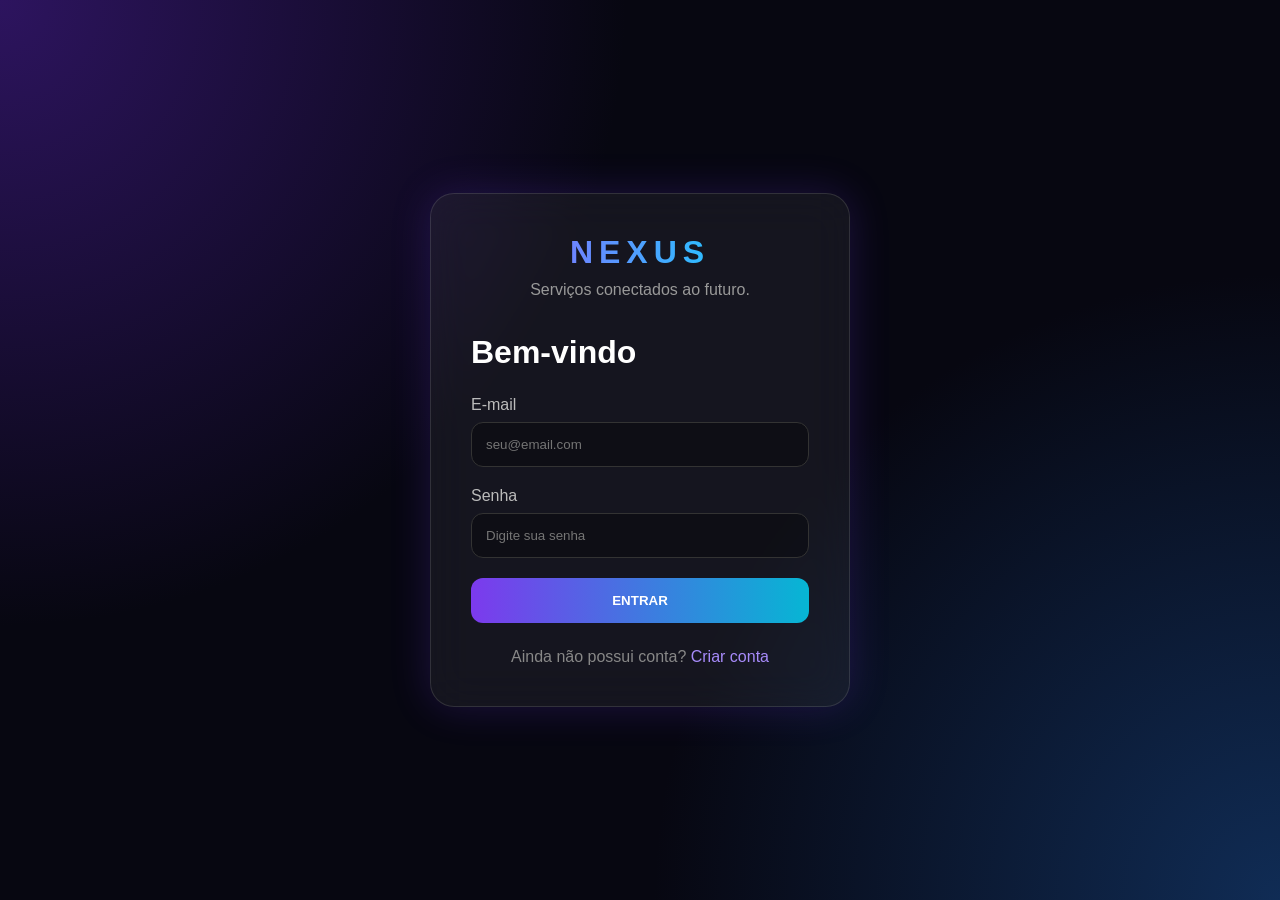
==== login.html @ d3428399 "Add files via upload" ====
<!DOCTYPE html>
<html lang="pt-BR">

<head>
    <meta charset="UTF-8">
    <meta name="viewport" content="width=device-width, initial-scale=1.0">

    <title>NEXUS | Login</title>

    <link rel="stylesheet" href="css/style.css">
</head>

<body>

    <main class="login-container">

        <div class="login-card">

            <div class="logo">
                NEXUS
            </div>

            <p class="subtitle">
                Serviços conectados ao futuro.
            </p>

            <h1>Bem-vindo</h1>

            <form id="loginForm">

                <div class="input-group">
                    <label>E-mail</label>

                    <input
                        type="email"
                        id="email"
                        placeholder="seu@email.com"
                        required
                    >
                </div>

                <div class="input-group">
                    <label>Senha</label>

                    <input
                        type="password"
                        id="senha"
                        placeholder="Digite sua senha"
                        required
                    >
                </div>

                <button type="submit" class="btn-primary">
                    ENTRAR
                </button>

            </form>

            <p class="register">
                Ainda não possui conta?
                <a href="#">Criar conta</a>
            </p>

        </div>

    </main>

    <script src="js/script.js"></script>

</body>

</html>
---- css/style.css ----
* {
    margin: 0;
    padding: 0;
    box-sizing: border-box;
}

body {
    font-family: Arial, sans-serif;
    background:
        radial-gradient(circle at top left, #2d145f, transparent 40%),
        radial-gradient(circle at bottom right, #102c55, transparent 40%),
        #070711;

    color: white;
    min-height: 100vh;
}

.login-container {
    min-height: 100vh;

    display: flex;
    justify-content: center;
    align-items: center;

    padding: 20px;
}

.login-card {
    width: 100%;
    max-width: 420px;

    padding: 40px;

    background: rgba(255, 255, 255, 0.06);

    border: 1px solid rgba(255, 255, 255, 0.12);

    border-radius: 24px;

    backdrop-filter: blur(20px);

    box-shadow:
        0 0 40px rgba(120, 60, 255, 0.2);

    animation: aparecer 0.8s ease;
}

.logo {
    text-align: center;

    font-size: 32px;
    font-weight: bold;

    letter-spacing: 6px;

    background: linear-gradient(
        90deg,
        #9b5cff,
        #00e5ff
    );

    -webkit-background-clip: text;
    color: transparent;
}

.subtitle {
    text-align: center;

    color: #999;

    margin: 10px 0 35px;
}

.login-card h1 {
    margin-bottom: 25px;
}

.input-group {
    margin-bottom: 20px;
}

.input-group label {
    display: block;

    margin-bottom: 8px;

    color: #bbb;
}

.input-group input {
    width: 100%;

    padding: 14px;

    border-radius: 12px;

    border: 1px solid #333;

    background: rgba(0, 0, 0, 0.3);

    color: white;

    outline: none;
}

.input-group input:focus {
    border-color: #8b5cf6;

    box-shadow:
        0 0 15px rgba(139, 92, 246, 0.4);
}

.btn-primary {
    width: 100%;

    padding: 15px;

    border: none;

    border-radius: 12px;

    background: linear-gradient(
        90deg,
        #7c3aed,
        #06b6d4
    );

    color: white;

    font-weight: bold;

    cursor: pointer;

    transition: 0.3s;
}

.btn-primary:hover {
    transform: translateY(-3px);

    box-shadow:
        0 10px 30px rgba(124, 58, 237, 0.4);
}

.register {
    text-align: center;

    margin-top: 25px;

    color: #888;
}

.register a {
    color: #a78bfa;

    text-decoration: none;
}

@keyframes aparecer {

    from {
        opacity: 0;
        transform: translateY(30px);
    }

    to {
        opacity: 1;
        transform: translateY(0);
    }

}
.topbar {

    display: flex;

    justify-content: space-between;

    align-items: center;

    padding: 20px 8%;

    border-bottom:
        1px solid rgba(255,255,255,0.08);

}

.topbar nav {

    display: flex;

    gap: 25px;

}

.topbar nav a {

    color: #aaa;

    text-decoration: none;

    transition: 0.3s;

}

.topbar nav a:hover {

    color: white;

}

.home {

    max-width: 1200px;

    margin: auto;

    padding: 60px 20px;

}

.hero {

    min-height: 420px;

    display: flex;

    align-items: center;

}

.tag {

    color: #8b5cf6;

    font-size: 13px;

    letter-spacing: 3px;

}

.hero h1 {

    font-size: clamp(40px, 7vw, 80px);

    max-width: 800px;

    margin: 20px 0;

}

.hero h1 span {

    background:
        linear-gradient(
            90deg,
            #8b5cf6,
            #06b6d4
        );

    -webkit-background-clip: text;

    color: transparent;

}

.hero p {

    color: #999;

    font-size: 20px;

    margin-bottom: 30px;

}

.services {

    margin-top: 50px;

}

.service-grid {

    display: grid;

    grid-template-columns:
        repeat(auto-fit, minmax(200px, 1fr));

    gap: 20px;

    margin-top: 25px;

}

.service-card {

    padding: 30px;

    background:
        rgba(255,255,255,0.05);

    border:
        1px solid rgba(255,255,255,0.1);

    border-radius: 20px;

    font-size: 35px;

    transition: 0.3s;

}

.service-card h3 {

    font-size: 18px;

    margin-top: 15px;

}

.service-card:hover {

    transform: translateY(-8px);

    border-color: #8b5cf6;

    box-shadow:
        0 10px 30px rgba(139,92,246,0.2);

}
@media (max-width: 600px) {

    .topbar {

        flex-direction: column;

        gap: 20px;

    }

    .topbar nav {

        gap: 12px;

    }

    .hero h1 {

        font-size: 42px;

    }

    .login-card {

        padding: 25px;

    }

}
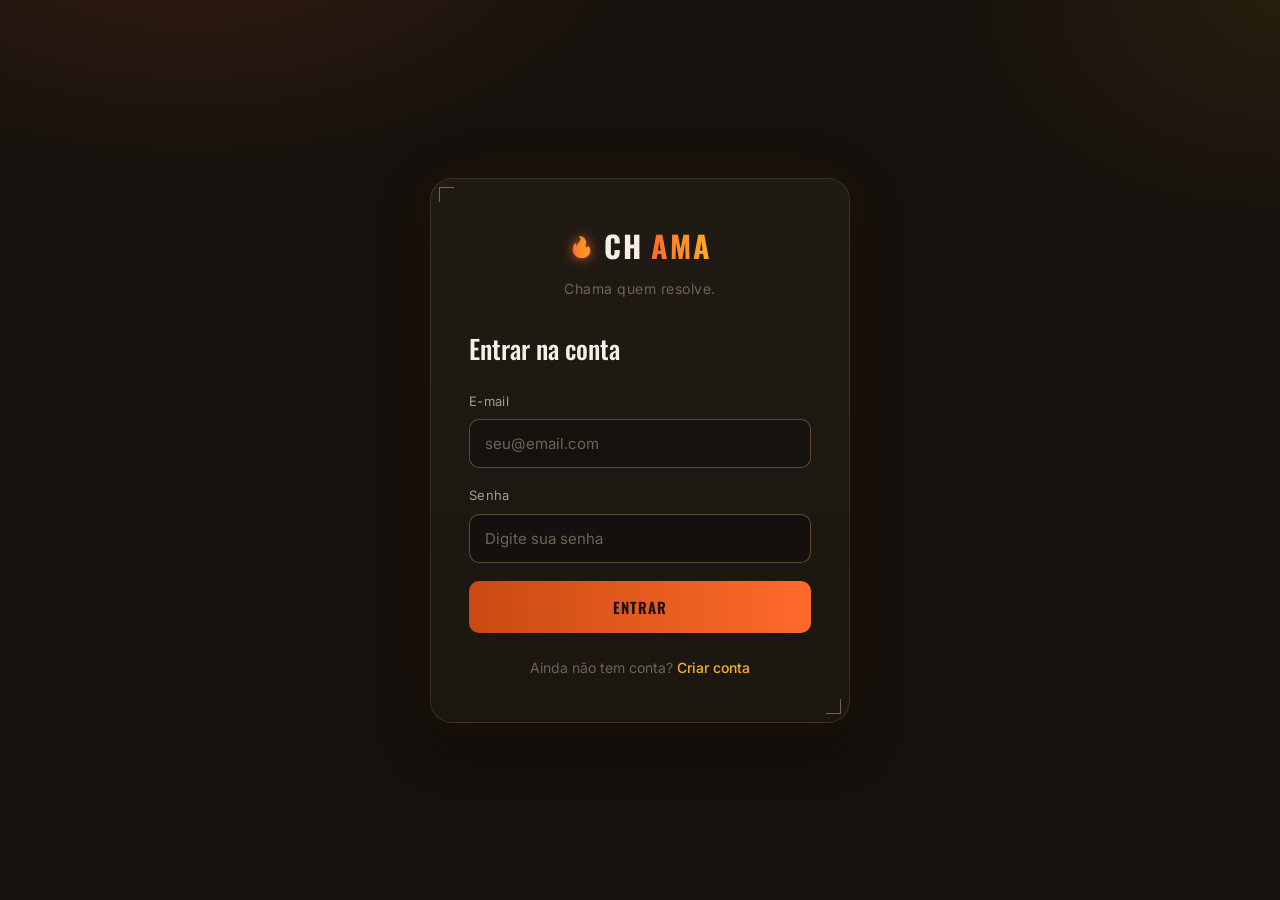
==== commit 28204144: "Add files via upload" ====
--- a/login.html
+++ b/login.html
@@ -1,73 +1,46 @@
-
 <!DOCTYPE html>
 <html lang="pt-BR">
+<head>
+  <meta charset="UTF-8" />
+  <meta name="viewport" content="width=device-width, initial-scale=1.0" />
+  <meta name="theme-color" content="#15110d" />
+  <title>CHAMA | Entrar</title>
+  <link rel="stylesheet" href="css/style.css" />
+  <link rel="manifest" href="manifest.json" />
+  <link rel="icon" href="icons/icon-192.png" />
+</head>
+<body>
+  <main class="login-container">
+    <div class="login-card corner-card">
+      <div class="logo">
+        <span class="logo-flame">🔥</span>
+        CH<span>AMA</span>
+      </div>
 
-<head>
-    <meta charset="UTF-8">
-    <meta name="viewport" content="width=device-width, initial-scale=1.0">
+      <p class="subtitle">Chama quem resolve.</p>
 
-    <title>NEXUS | Login</title>
+      <h1>Entrar na conta</h1>
 
-    <link rel="stylesheet" href="css/style.css">
-</head>
-
-<body>
-
-    <main class="login-container">
-
-        <div class="login-card">
-
-            <div class="logo">
-                NEXUS
-            </div>
-
-            <p class="subtitle">
-                Serviços conectados ao futuro.
-            </p>
-
-            <h1>Bem-vindo</h1>
-
-            <form id="loginForm">
-
-                <div class="input-group">
-                    <label>E-mail</label>
-
-                    <input
-                        type="email"
-                        id="email"
-                        placeholder="seu@email.com"
-                        required
-                    >
-                </div>
-
-                <div class="input-group">
-                    <label>Senha</label>
-
-                    <input
-                        type="password"
-                        id="senha"
-                        placeholder="Digite sua senha"
-                        required
-                    >
-                </div>
-
-                <button type="submit" class="btn-primary">
-                    ENTRAR
-                </button>
-
-            </form>
-
-            <p class="register">
-                Ainda não possui conta?
-                <a href="#">Criar conta</a>
-            </p>
-
+      <form id="loginForm">
+        <div class="input-group">
+          <label for="email">E-mail</label>
+          <input type="email" id="email" placeholder="seu@email.com" required />
         </div>
 
-    </main>
+        <div class="input-group">
+          <label for="senha">Senha</label>
+          <input type="password" id="senha" placeholder="Digite sua senha" required />
+        </div>
 
-    <script src="js/script.js"></script>
+        <button type="submit" class="btn-primary">Entrar</button>
+      </form>
 
+      <p class="register">
+        Ainda não tem conta? <a href="#">Criar conta</a>
+      </p>
+    </div>
+  </main>
+
+  <script src="js/script.js"></script>
 </body>
-
 </html>
--- a/css/style.css
+++ b/css/style.css
@@ -1,358 +1,1038 @@
+/* =========================================================
+   CHAMA Serviços — folha de estilos
+   Identidade: industrial + brasa. Fundo carvão, acento ember/âmbar,
+   detalhes em latão (brass) que lembram placas e ferramentas.
+   ========================================================= */
+
+@import url("https://fonts.googleapis.com/css2?family=Oswald:wght@400;500;600;700&family=Inter:wght@400;500;600;700&display=swap");
+
+:root {
+  --bg: #15110d;
+  --bg-alt: #1c1611;
+  --panel: #201a14;
+  --line: rgba(201, 160, 102, 0.18);
+  --line-strong: rgba(201, 160, 102, 0.4);
+
+  --ember: #ff6a2b;
+  --ember-light: #ffb020;
+  --ember-dim: #c94a12;
+  --brass: #c9a066;
+
+  --text: #f5efe6;
+  --text-dim: #a89a86;
+  --text-faint: #6f6355;
+
+  --danger: #ff5c5c;
+
+  --radius: 14px;
+  --radius-lg: 22px;
+
+  --display: "Oswald", "Arial Narrow", sans-serif;
+  --body: "Inter", -apple-system, BlinkMacSystemFont, sans-serif;
+}
+
 * {
-    margin: 0;
-    padding: 0;
-    box-sizing: border-box;
+  margin: 0;
+  padding: 0;
+  box-sizing: border-box;
+}
+
+html {
+  scroll-behavior: smooth;
 }
 
 body {
-    font-family: Arial, sans-serif;
-    background:
-        radial-gradient(circle at top left, #2d145f, transparent 40%),
-        radial-gradient(circle at bottom right, #102c55, transparent 40%),
-        #070711;
-
-    color: white;
-    min-height: 100vh;
-}
+  font-family: var(--body);
+  background:
+    radial-gradient(ellipse 900px 500px at 15% -10%, rgba(255, 106, 43, 0.14), transparent 55%),
+    radial-gradient(ellipse 700px 500px at 100% 0%, rgba(255, 176, 32, 0.08), transparent 50%),
+    var(--bg);
+  color: var(--text);
+  min-height: 100vh;
+  line-height: 1.5;
+  -webkit-font-smoothing: antialiased;
+}
+
+a {
+  color: inherit;
+}
+
+img {
+  max-width: 100%;
+  display: block;
+}
+
+button {
+  font-family: inherit;
+}
+
+:focus-visible {
+  outline: 2px solid var(--ember-light);
+  outline-offset: 3px;
+  border-radius: 4px;
+}
+
+@media (prefers-reduced-motion: reduce) {
+  *,
+  *::before,
+  *::after {
+    animation-duration: 0.001ms !important;
+    animation-iteration-count: 1 !important;
+    transition-duration: 0.001ms !important;
+    scroll-behavior: auto !important;
+  }
+}
+
+/* -------------------- Utilidades -------------------- */
+
+.eyebrow {
+  display: inline-flex;
+  align-items: center;
+  gap: 8px;
+  font-family: var(--display);
+  font-size: 12px;
+  letter-spacing: 3px;
+  text-transform: uppercase;
+  color: var(--ember-light);
+}
+
+.eyebrow::before {
+  content: "";
+  width: 7px;
+  height: 7px;
+  border-radius: 50%;
+  background: var(--ember);
+  box-shadow: 0 0 8px 1px rgba(255, 106, 43, 0.7);
+}
+
+.btn-primary {
+  display: inline-flex;
+  align-items: center;
+  justify-content: center;
+  gap: 8px;
+  width: 100%;
+  padding: 15px 22px;
+  border: none;
+  border-radius: 10px;
+  background: linear-gradient(90deg, var(--ember-dim), var(--ember));
+  color: #17110a;
+  font-family: var(--display);
+  font-weight: 600;
+  font-size: 15px;
+  letter-spacing: 1px;
+  text-transform: uppercase;
+  text-decoration: none;
+  cursor: pointer;
+  transition: transform 0.2s ease, box-shadow 0.2s ease;
+}
+
+.btn-primary:hover {
+  transform: translateY(-2px);
+  box-shadow: 0 12px 28px rgba(255, 106, 43, 0.28);
+}
+
+.btn-secondary {
+  display: inline-flex;
+  align-items: center;
+  justify-content: center;
+  gap: 8px;
+  padding: 13px 20px;
+  border-radius: 10px;
+  border: 1px solid var(--line-strong);
+  background: transparent;
+  color: var(--text);
+  font-family: var(--display);
+  font-size: 14px;
+  letter-spacing: 1px;
+  text-transform: uppercase;
+  text-decoration: none;
+  cursor: pointer;
+  transition: 0.2s ease;
+}
+
+.btn-secondary:hover {
+  border-color: var(--ember);
+  color: var(--ember-light);
+}
+
+/* Divisor "faísca": a linha de assinatura da marca */
+.spark-divider {
+  position: relative;
+  height: 1px;
+  width: 100%;
+  background: var(--line);
+  margin: 18px 0;
+  overflow: visible;
+}
+
+.spark-divider::after {
+  content: "";
+  position: absolute;
+  top: 50%;
+  left: 0;
+  width: 8px;
+  height: 8px;
+  transform: translateY(-50%);
+  border-radius: 50%;
+  background: var(--ember-light);
+  box-shadow: 0 0 12px 2px rgba(255, 176, 32, 0.8);
+  animation: spark-travel 3.4s ease-in-out infinite;
+}
+
+@keyframes spark-travel {
+  0% {
+    left: 0%;
+    opacity: 0;
+  }
+  8% {
+    opacity: 1;
+  }
+  92% {
+    opacity: 1;
+  }
+  100% {
+    left: 100%;
+    opacity: 0;
+  }
+}
+
+/* Marcas de canto tipo planta baixa/ferramenta */
+.corner-card {
+  position: relative;
+}
+
+.corner-card::before,
+.corner-card::after {
+  content: "";
+  position: absolute;
+  width: 14px;
+  height: 14px;
+  border: 1.5px solid var(--brass);
+  opacity: 0.55;
+  transition: opacity 0.2s ease, border-color 0.2s ease;
+}
+
+.corner-card::before {
+  top: 8px;
+  left: 8px;
+  border-right: none;
+  border-bottom: none;
+}
+
+.corner-card::after {
+  bottom: 8px;
+  right: 8px;
+  border-left: none;
+  border-top: none;
+}
+
+.corner-card:hover::before,
+.corner-card:hover::after {
+  opacity: 1;
+  border-color: var(--ember-light);
+}
+
+/* -------------------- Topbar -------------------- */
+
+.topbar {
+  display: flex;
+  justify-content: space-between;
+  align-items: center;
+  padding: 20px 6%;
+  border-bottom: 1px solid var(--line);
+  position: sticky;
+  top: 0;
+  background: rgba(21, 17, 13, 0.85);
+  backdrop-filter: blur(14px);
+  z-index: 50;
+}
+
+.logo {
+  display: inline-flex;
+  align-items: center;
+  gap: 8px;
+  font-family: var(--display);
+  font-size: 24px;
+  font-weight: 700;
+  letter-spacing: 2px;
+  text-decoration: none;
+  color: var(--text);
+}
+
+.logo .logo-flame {
+  font-size: 20px;
+  filter: drop-shadow(0 0 6px rgba(255, 106, 43, 0.8));
+}
+
+.logo span {
+  background: linear-gradient(90deg, var(--ember), var(--ember-light));
+  -webkit-background-clip: text;
+  background-clip: text;
+  color: transparent;
+}
+
+.topbar nav {
+  display: flex;
+  align-items: center;
+  gap: 28px;
+}
+
+.topbar nav a {
+  color: var(--text-dim);
+  text-decoration: none;
+  font-size: 14px;
+  letter-spacing: 0.3px;
+  transition: color 0.2s ease;
+  position: relative;
+}
+
+.topbar nav a:hover,
+.topbar nav a.active {
+  color: var(--text);
+}
+
+.topbar nav a.active::after {
+  content: "";
+  position: absolute;
+  left: 0;
+  bottom: -8px;
+  width: 100%;
+  height: 2px;
+  background: var(--ember);
+}
+
+/* -------------------- Login -------------------- */
 
 .login-container {
-    min-height: 100vh;
-
-    display: flex;
-    justify-content: center;
-    align-items: center;
-
-    padding: 20px;
+  min-height: calc(100vh - 0px);
+  display: flex;
+  justify-content: center;
+  align-items: center;
+  padding: 24px;
 }
 
 .login-card {
+  width: 100%;
+  max-width: 420px;
+  padding: 44px 38px;
+  background: linear-gradient(180deg, var(--panel), var(--bg-alt));
+  border: 1px solid var(--line);
+  border-radius: var(--radius-lg);
+  box-shadow: 0 0 60px rgba(255, 106, 43, 0.08), 0 20px 50px rgba(0, 0, 0, 0.4);
+  animation: aparecer 0.7s ease;
+}
+
+.login-card .logo {
+  justify-content: center;
+  width: 100%;
+  font-size: 30px;
+}
+
+.subtitle {
+  text-align: center;
+  color: var(--text-faint);
+  margin: 10px 0 30px;
+  font-size: 14px;
+  letter-spacing: 0.5px;
+}
+
+.login-card h1 {
+  font-family: var(--display);
+  font-weight: 500;
+  margin-bottom: 24px;
+  font-size: 26px;
+}
+
+.input-group {
+  margin-bottom: 18px;
+}
+
+.input-group label {
+  display: block;
+  margin-bottom: 8px;
+  color: var(--text-dim);
+  font-size: 13px;
+  letter-spacing: 0.3px;
+}
+
+.input-group input {
+  width: 100%;
+  padding: 14px 15px;
+  border-radius: 10px;
+  border: 1px solid var(--line-strong);
+  background: rgba(0, 0, 0, 0.28);
+  color: var(--text);
+  font-family: var(--body);
+  font-size: 15px;
+  outline: none;
+  transition: border-color 0.2s ease, box-shadow 0.2s ease;
+}
+
+.input-group input::placeholder {
+  color: var(--text-faint);
+}
+
+.input-group input:focus {
+  border-color: var(--ember);
+  box-shadow: 0 0 0 4px rgba(255, 106, 43, 0.14);
+}
+
+.register {
+  text-align: center;
+  margin-top: 24px;
+  color: var(--text-faint);
+  font-size: 14px;
+}
+
+.register a {
+  color: var(--ember-light);
+  text-decoration: none;
+  font-weight: 500;
+}
+
+@keyframes aparecer {
+  from {
+    opacity: 0;
+    transform: translateY(24px);
+  }
+  to {
+    opacity: 1;
+    transform: translateY(0);
+  }
+}
+
+/* -------------------- Home -------------------- */
+
+.home {
+  max-width: 1180px;
+  margin: auto;
+  padding: 60px 6% 90px;
+}
+
+.hero {
+  min-height: 380px;
+  display: flex;
+  flex-direction: column;
+  justify-content: center;
+  gap: 18px;
+  padding-bottom: 20px;
+}
+
+.hero h1 {
+  font-family: var(--display);
+  font-weight: 600;
+  font-size: clamp(38px, 6.4vw, 72px);
+  line-height: 1.04;
+  max-width: 780px;
+  letter-spacing: 0.5px;
+}
+
+.hero h1 em {
+  font-style: normal;
+  background: linear-gradient(90deg, var(--ember-dim), var(--ember), var(--ember-light));
+  -webkit-background-clip: text;
+  background-clip: text;
+  color: transparent;
+}
+
+.hero p {
+  color: var(--text-dim);
+  font-size: 18px;
+  max-width: 540px;
+}
+
+.hero-actions {
+  display: flex;
+  gap: 14px;
+  margin-top: 10px;
+  flex-wrap: wrap;
+}
+
+.hero-actions .btn-primary,
+.hero-actions .btn-secondary {
+  width: auto;
+}
+
+.stat-strip {
+  display: flex;
+  flex-wrap: wrap;
+  gap: 40px;
+  margin-top: 46px;
+  padding-top: 26px;
+  border-top: 1px solid var(--line);
+}
+
+.stat {
+  display: flex;
+  flex-direction: column;
+  gap: 4px;
+}
+
+.stat .num {
+  font-family: var(--display);
+  font-size: 30px;
+  color: var(--ember-light);
+}
+
+.stat .label {
+  color: var(--text-faint);
+  font-size: 13px;
+  letter-spacing: 0.4px;
+}
+
+.section-head {
+  display: flex;
+  justify-content: space-between;
+  align-items: flex-end;
+  gap: 20px;
+  flex-wrap: wrap;
+  margin-bottom: 24px;
+}
+
+.section-head h2 {
+  font-family: var(--display);
+  font-weight: 500;
+  font-size: 30px;
+}
+
+.section-head p {
+  color: var(--text-faint);
+  font-size: 14px;
+}
+
+.services {
+  margin-top: 56px;
+}
+
+.category-grid {
+  display: grid;
+  grid-template-columns: repeat(auto-fit, minmax(180px, 1fr));
+  gap: 16px;
+  margin-top: 25px;
+}
+
+.category-card {
+  padding: 26px 22px;
+  background: var(--panel);
+  border: 1px solid var(--line);
+  border-radius: var(--radius);
+  transition: 0.25s ease;
+  text-decoration: none;
+  color: var(--text);
+}
+
+.category-card .icon {
+  font-size: 30px;
+}
+
+.category-card h3 {
+  font-family: var(--display);
+  font-weight: 500;
+  font-size: 17px;
+  margin-top: 14px;
+}
+
+.category-card .count {
+  color: var(--text-faint);
+  font-size: 13px;
+  margin-top: 4px;
+}
+
+.category-card:hover {
+  transform: translateY(-6px);
+  border-color: var(--ember);
+  box-shadow: 0 14px 30px rgba(255, 106, 43, 0.16);
+}
+
+.how-it-works {
+  margin-top: 70px;
+  display: grid;
+  grid-template-columns: repeat(auto-fit, minmax(220px, 1fr));
+  gap: 22px;
+}
+
+.step {
+  padding: 24px;
+  border-left: 2px solid var(--line-strong);
+}
+
+.step .step-num {
+  font-family: var(--display);
+  color: var(--ember);
+  font-size: 13px;
+  letter-spacing: 2px;
+}
+
+.step h3 {
+  font-family: var(--display);
+  font-weight: 500;
+  font-size: 18px;
+  margin: 8px 0 8px;
+}
+
+.step p {
+  color: var(--text-dim);
+  font-size: 14px;
+}
+
+/* -------------------- Serviços (lista) -------------------- */
+
+.page-head {
+  padding: 46px 6% 10px;
+  max-width: 1180px;
+  margin: auto;
+}
+
+.page-head h1 {
+  font-family: var(--display);
+  font-weight: 500;
+  font-size: clamp(30px, 4vw, 44px);
+}
+
+.page-head p {
+  color: var(--text-dim);
+  margin-top: 8px;
+  max-width: 560px;
+}
+
+.filters {
+  display: flex;
+  gap: 10px;
+  flex-wrap: wrap;
+  margin: 26px 0 6px;
+}
+
+.filter-chip {
+  padding: 9px 16px;
+  border-radius: 999px;
+  border: 1px solid var(--line-strong);
+  background: transparent;
+  color: var(--text-dim);
+  font-size: 13px;
+  letter-spacing: 0.3px;
+  cursor: pointer;
+  transition: 0.2s ease;
+}
+
+.filter-chip:hover {
+  border-color: var(--ember);
+  color: var(--text);
+}
+
+.filter-chip.active {
+  background: var(--ember);
+  border-color: var(--ember);
+  color: #17110a;
+  font-weight: 600;
+}
+
+.pro-grid {
+  display: grid;
+  grid-template-columns: repeat(auto-fill, minmax(280px, 1fr));
+  gap: 20px;
+  margin-top: 10px;
+}
+
+.pro-card {
+  padding: 26px;
+  background: var(--panel);
+  border: 1px solid var(--line);
+  border-radius: var(--radius);
+  transition: 0.25s ease;
+  display: flex;
+  flex-direction: column;
+  gap: 14px;
+}
+
+.pro-card:hover {
+  transform: translateY(-6px);
+  border-color: var(--line-strong);
+  box-shadow: 0 16px 34px rgba(0, 0, 0, 0.35);
+}
+
+.pro-card-top {
+  display: flex;
+  align-items: center;
+  gap: 14px;
+}
+
+.pro-avatar {
+  width: 52px;
+  height: 52px;
+  border-radius: 12px;
+  background: linear-gradient(135deg, var(--ember-dim), var(--ember));
+  display: flex;
+  align-items: center;
+  justify-content: center;
+  font-size: 24px;
+  flex-shrink: 0;
+}
+
+.pro-card h3 {
+  font-family: var(--display);
+  font-weight: 500;
+  font-size: 18px;
+}
+
+.pro-card .categoria {
+  color: var(--ember-light);
+  font-size: 12px;
+  letter-spacing: 1px;
+  text-transform: uppercase;
+  margin-top: 2px;
+}
+
+.pro-card .sobre {
+  color: var(--text-dim);
+  font-size: 14px;
+  line-height: 1.5;
+}
+
+.pro-meta {
+  display: flex;
+  justify-content: space-between;
+  align-items: center;
+  font-size: 13px;
+  color: var(--text-faint);
+}
+
+.pro-meta .rating {
+  color: var(--ember-light);
+  font-weight: 600;
+}
+
+.tag-list {
+  display: flex;
+  flex-wrap: wrap;
+  gap: 6px;
+}
+
+.tag-pill {
+  padding: 4px 10px;
+  border-radius: 999px;
+  background: rgba(255, 106, 43, 0.08);
+  border: 1px solid var(--line);
+  color: var(--text-dim);
+  font-size: 11px;
+  letter-spacing: 0.3px;
+}
+
+.no-results {
+  padding: 60px 20px;
+  text-align: center;
+  color: var(--text-faint);
+}
+
+/* -------------------- Detalhes -------------------- */
+
+.detail-wrap {
+  max-width: 900px;
+  margin: auto;
+  padding: 50px 6% 90px;
+}
+
+.back-link {
+  display: inline-flex;
+  align-items: center;
+  gap: 6px;
+  color: var(--text-dim);
+  text-decoration: none;
+  font-size: 14px;
+  margin-bottom: 26px;
+  transition: color 0.2s ease;
+}
+
+.back-link:hover {
+  color: var(--ember-light);
+}
+
+.detail-card {
+  background: var(--panel);
+  border: 1px solid var(--line);
+  border-radius: var(--radius-lg);
+  padding: 40px;
+}
+
+.detail-head {
+  display: flex;
+  gap: 22px;
+  align-items: center;
+  flex-wrap: wrap;
+}
+
+.detail-avatar {
+  width: 84px;
+  height: 84px;
+  border-radius: 18px;
+  background: linear-gradient(135deg, var(--ember-dim), var(--ember));
+  display: flex;
+  align-items: center;
+  justify-content: center;
+  font-size: 40px;
+  flex-shrink: 0;
+}
+
+.detail-head h1 {
+  font-family: var(--display);
+  font-weight: 500;
+  font-size: clamp(24px, 3.4vw, 34px);
+}
+
+.detail-head .categoria {
+  color: var(--ember-light);
+  font-size: 13px;
+  letter-spacing: 1px;
+  text-transform: uppercase;
+  margin-top: 4px;
+}
+
+.detail-stats {
+  display: flex;
+  gap: 26px;
+  flex-wrap: wrap;
+  margin-top: 30px;
+}
+
+.detail-stats .stat .num {
+  font-size: 22px;
+}
+
+.detail-section {
+  margin-top: 30px;
+}
+
+.detail-section h2 {
+  font-family: var(--display);
+  font-weight: 500;
+  font-size: 18px;
+  margin-bottom: 10px;
+  color: var(--text);
+}
+
+.detail-section p {
+  color: var(--text-dim);
+  font-size: 15px;
+  line-height: 1.6;
+}
+
+.detail-actions {
+  margin-top: 36px;
+  display: flex;
+  gap: 14px;
+  flex-wrap: wrap;
+}
+
+.detail-actions .btn-primary,
+.detail-actions .btn-secondary {
+  width: auto;
+  min-width: 220px;
+}
+
+.confirm-banner {
+  display: none;
+  margin-top: 18px;
+  padding: 14px 18px;
+  border-radius: 10px;
+  background: rgba(76, 209, 122, 0.1);
+  border: 1px solid rgba(76, 209, 122, 0.35);
+  color: #7fe0a0;
+  font-size: 14px;
+}
+
+.confirm-banner.show {
+  display: block;
+  animation: aparecer 0.4s ease;
+}
+
+/* -------------------- Perfil -------------------- */
+
+.profile-wrap {
+  max-width: 640px;
+  margin: auto;
+  padding: 60px 6% 90px;
+}
+
+.profile-card {
+  background: var(--panel);
+  border: 1px solid var(--line);
+  border-radius: var(--radius-lg);
+  padding: 40px;
+  text-align: center;
+}
+
+.profile-avatar {
+  width: 84px;
+  height: 84px;
+  margin: 0 auto 18px;
+  border-radius: 50%;
+  background: linear-gradient(135deg, var(--ember-dim), var(--ember-light));
+  display: flex;
+  align-items: center;
+  justify-content: center;
+  font-family: var(--display);
+  font-size: 30px;
+  color: #17110a;
+}
+
+.profile-card h1 {
+  font-family: var(--display);
+  font-weight: 500;
+  font-size: 24px;
+}
+
+.profile-card .lead {
+  color: var(--text-faint);
+  font-size: 14px;
+  margin-top: 6px;
+}
+
+.profile-email {
+  font-family: var(--display);
+  font-size: 20px;
+  margin-top: 18px;
+  color: var(--ember-light);
+  word-break: break-word;
+}
+
+.profile-list {
+  margin-top: 30px;
+  text-align: left;
+  display: flex;
+  flex-direction: column;
+  gap: 10px;
+}
+
+.profile-list-item {
+  display: flex;
+  justify-content: space-between;
+  align-items: center;
+  padding: 14px 16px;
+  background: rgba(0, 0, 0, 0.2);
+  border: 1px solid var(--line);
+  border-radius: 10px;
+  font-size: 14px;
+  color: var(--text-dim);
+}
+
+.profile-list-item strong {
+  color: var(--text);
+}
+
+.profile-card .btn-secondary {
+  margin-top: 30px;
+  width: 100%;
+}
+
+/* -------------------- Rodapé -------------------- */
+
+.footer {
+  border-top: 1px solid var(--line);
+  padding: 30px 6%;
+  text-align: center;
+  color: var(--text-faint);
+  font-size: 13px;
+}
+
+/* -------------------- Instalar PWA -------------------- */
+
+.install-banner {
+  position: fixed;
+  bottom: 20px;
+  left: 50%;
+  transform: translateX(-50%) translateY(120%);
+  display: flex;
+  align-items: center;
+  gap: 14px;
+  padding: 14px 18px;
+  background: var(--panel);
+  border: 1px solid var(--line-strong);
+  border-radius: 14px;
+  box-shadow: 0 20px 50px rgba(0, 0, 0, 0.5);
+  z-index: 100;
+  transition: transform 0.35s ease;
+  max-width: 92vw;
+}
+
+.install-banner.show {
+  transform: translateX(-50%) translateY(0);
+}
+
+.install-banner p {
+  font-size: 13px;
+  color: var(--text-dim);
+}
+
+.install-banner button {
+  border: none;
+  border-radius: 8px;
+  padding: 9px 14px;
+  cursor: pointer;
+  font-family: var(--display);
+  font-size: 12px;
+  letter-spacing: 0.5px;
+}
+
+.install-banner .install-yes {
+  background: var(--ember);
+  color: #17110a;
+  font-weight: 600;
+}
+
+.install-banner .install-no {
+  background: transparent;
+  color: var(--text-faint);
+}
+
+/* -------------------- Responsivo -------------------- */
+
+@media (max-width: 720px) {
+  .topbar {
+    padding: 16px 5%;
+  }
+
+  .topbar nav {
+    gap: 16px;
+  }
+
+  .topbar nav a {
+    font-size: 13px;
+  }
+
+  .hero {
+    min-height: unset;
+    padding-top: 20px;
+  }
+
+  .stat-strip {
+    gap: 26px;
+  }
+
+  .login-card {
+    padding: 32px 24px;
+  }
+
+  .detail-card {
+    padding: 26px;
+  }
+
+  .detail-head {
+    flex-direction: column;
+    align-items: flex-start;
+  }
+
+  .detail-actions .btn-primary,
+  .detail-actions .btn-secondary {
     width: 100%;
-    max-width: 420px;
-
-    padding: 40px;
-
-    background: rgba(255, 255, 255, 0.06);
-
-    border: 1px solid rgba(255, 255, 255, 0.12);
-
-    border-radius: 24px;
-
-    backdrop-filter: blur(20px);
-
-    box-shadow:
-        0 0 40px rgba(120, 60, 255, 0.2);
-
-    animation: aparecer 0.8s ease;
-}
-
-.logo {
-    text-align: center;
-
-    font-size: 32px;
-    font-weight: bold;
-
-    letter-spacing: 6px;
-
-    background: linear-gradient(
-        90deg,
-        #9b5cff,
-        #00e5ff
-    );
-
-    -webkit-background-clip: text;
-    color: transparent;
-}
-
-.subtitle {
-    text-align: center;
-
-    color: #999;
-
-    margin: 10px 0 35px;
-}
-
-.login-card h1 {
-    margin-bottom: 25px;
-}
-
-.input-group {
-    margin-bottom: 20px;
-}
-
-.input-group label {
-    display: block;
-
-    margin-bottom: 8px;
-
-    color: #bbb;
-}
-
-.input-group input {
-    width: 100%;
-
-    padding: 14px;
-
-    border-radius: 12px;
-
-    border: 1px solid #333;
-
-    background: rgba(0, 0, 0, 0.3);
-
-    color: white;
-
-    outline: none;
-}
-
-.input-group input:focus {
-    border-color: #8b5cf6;
-
-    box-shadow:
-        0 0 15px rgba(139, 92, 246, 0.4);
-}
-
-.btn-primary {
-    width: 100%;
-
-    padding: 15px;
-
-    border: none;
-
-    border-radius: 12px;
-
-    background: linear-gradient(
-        90deg,
-        #7c3aed,
-        #06b6d4
-    );
-
-    color: white;
-
-    font-weight: bold;
-
-    cursor: pointer;
-
-    transition: 0.3s;
-}
-
-.btn-primary:hover {
-    transform: translateY(-3px);
-
-    box-shadow:
-        0 10px 30px rgba(124, 58, 237, 0.4);
-}
-
-.register {
-    text-align: center;
-
-    margin-top: 25px;
-
-    color: #888;
-}
-
-.register a {
-    color: #a78bfa;
-
-    text-decoration: none;
-}
-
-@keyframes aparecer {
-
-    from {
-        opacity: 0;
-        transform: translateY(30px);
-    }
-
-    to {
-        opacity: 1;
-        transform: translateY(0);
-    }
-
-}
-.topbar {
-
-    display: flex;
-
-    justify-content: space-between;
-
-    align-items: center;
-
-    padding: 20px 8%;
-
-    border-bottom:
-        1px solid rgba(255,255,255,0.08);
-
-}
-
-.topbar nav {
-
-    display: flex;
-
-    gap: 25px;
-
-}
-
-.topbar nav a {
-
-    color: #aaa;
-
-    text-decoration: none;
-
-    transition: 0.3s;
-
-}
-
-.topbar nav a:hover {
-
-    color: white;
-
-}
-
-.home {
-
-    max-width: 1200px;
-
-    margin: auto;
-
-    padding: 60px 20px;
-
-}
-
-.hero {
-
-    min-height: 420px;
-
-    display: flex;
-
-    align-items: center;
-
-}
-
-.tag {
-
-    color: #8b5cf6;
-
-    font-size: 13px;
-
-    letter-spacing: 3px;
-
-}
-
-.hero h1 {
-
-    font-size: clamp(40px, 7vw, 80px);
-
-    max-width: 800px;
-
-    margin: 20px 0;
-
-}
-
-.hero h1 span {
-
-    background:
-        linear-gradient(
-            90deg,
-            #8b5cf6,
-            #06b6d4
-        );
-
-    -webkit-background-clip: text;
-
-    color: transparent;
-
-}
-
-.hero p {
-
-    color: #999;
-
-    font-size: 20px;
-
-    margin-bottom: 30px;
-
-}
-
-.services {
-
-    margin-top: 50px;
-
-}
-
-.service-grid {
-
-    display: grid;
-
-    grid-template-columns:
-        repeat(auto-fit, minmax(200px, 1fr));
-
-    gap: 20px;
-
-    margin-top: 25px;
-
-}
-
-.service-card {
-
-    padding: 30px;
-
-    background:
-        rgba(255,255,255,0.05);
-
-    border:
-        1px solid rgba(255,255,255,0.1);
-
-    border-radius: 20px;
-
-    font-size: 35px;
-
-    transition: 0.3s;
-
-}
-
-.service-card h3 {
-
-    font-size: 18px;
-
-    margin-top: 15px;
-
-}
-
-.service-card:hover {
-
-    transform: translateY(-8px);
-
-    border-color: #8b5cf6;
-
-    box-shadow:
-        0 10px 30px rgba(139,92,246,0.2);
-
-}
-@media (max-width: 600px) {
-
-    .topbar {
-
-        flex-direction: column;
-
-        gap: 20px;
-
-    }
-
-    .topbar nav {
-
-        gap: 12px;
-
-    }
-
-    .hero h1 {
-
-        font-size: 42px;
-
-    }
-
-    .login-card {
-
-        padding: 25px;
-
-    }
-
-}
+    min-width: 0;
+  }
+}
+
+@media (max-width: 420px) {
+  .topbar nav {
+    gap: 12px;
+  }
+
+  .topbar nav a {
+    font-size: 12px;
+  }
+}
